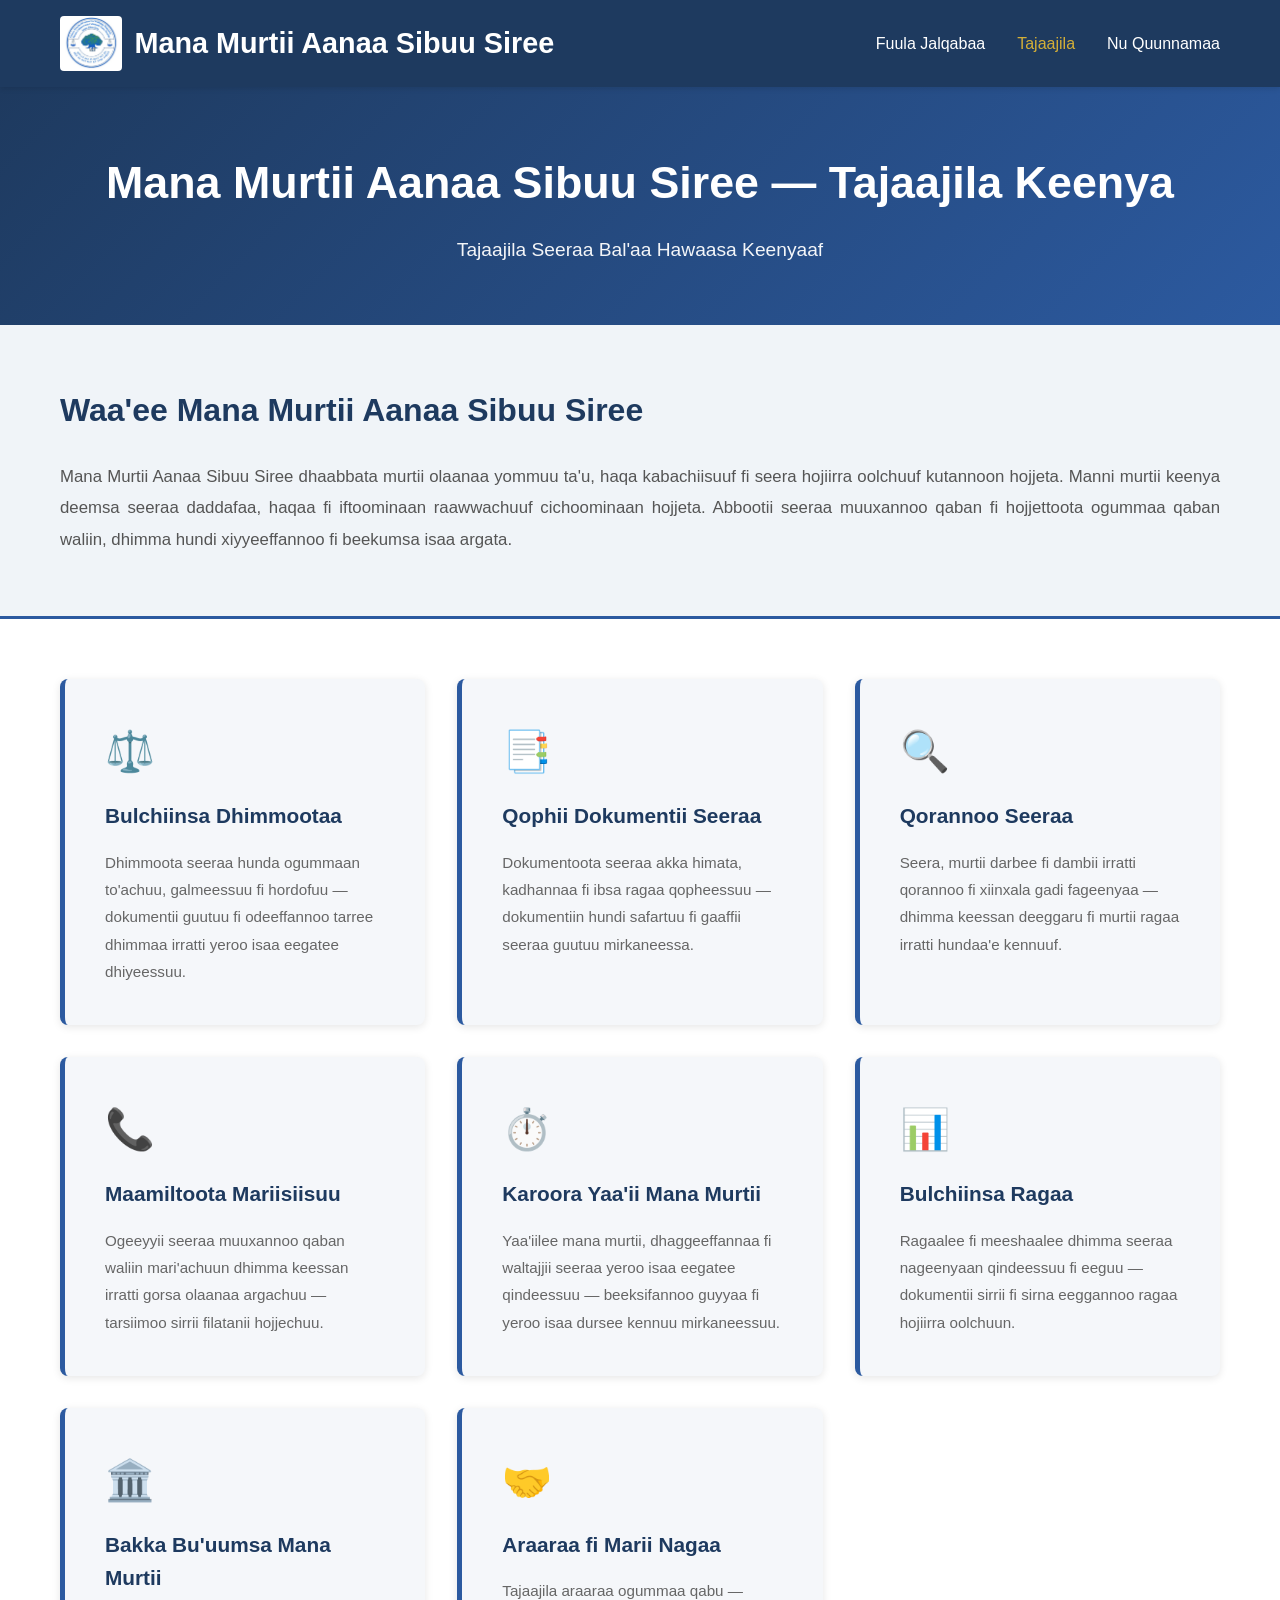
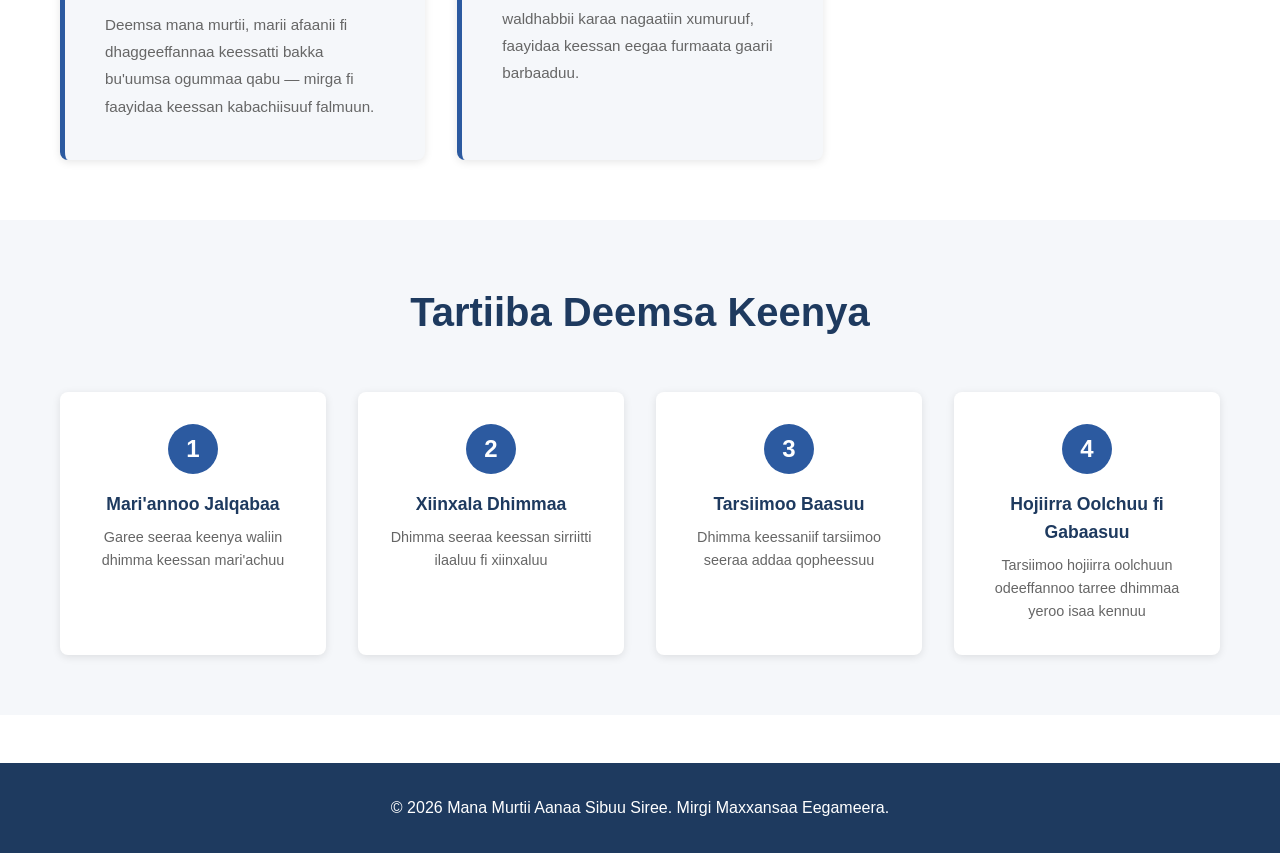
==== services.html @ a1a85252 "well come to sibuu siree court" ====
<!DOCTYPE html>
<html lang="om">
<head>
    <meta charset="UTF-8">
    <meta name="viewport" content="width=device-width, initial-scale=1.0">
    <title>Tajaajila Keenya - Mana Murtii Aanaa Sibuu Siree</title>
    <link rel="stylesheet" href="styles.css">
</head>
<body>
    <!-- Navigation -->
    <nav class="navbar">
        <div class="nav-container">
            <div class="logo">
                <img src="Logoo ol iyyaanoo.jpg" alt="Mana Murtii Aanaa Sibuu Siree Logo" class="logo-img">
                <h1>Mana Murtii Aanaa Sibuu Siree</h1>
            </div>
            <ul class="nav-menu">
                <li><a href="index.html">Fuula Jalqabaa</a></li>
                <li><a href="services.html" class="active">Tajaajila</a></li>
                <li><a href="index.html#contact">Nu Quunnamaa</a></li>
            </ul>
        </div>
    </nav>

    <!-- Page Header -->
    <section class="page-header">
        <div class="container">
            <h1>Mana Murtii Aanaa Sibuu Siree — Tajaajila Keenya</h1>
            <p>Tajaajila Seeraa Bal'aa Hawaasa Keenyaaf</p>
        </div>
    </section>

    <!-- Court Introduction -->
    <section class="court-intro">
        <div class="container">
            <h2>Waa'ee Mana Murtii Aanaa Sibuu Siree</h2>
            <p>Mana Murtii Aanaa Sibuu Siree dhaabbata murtii olaanaa yommuu ta'u, haqa kabachiisuuf fi seera hojiirra oolchuuf kutannoon hojjeta. Manni murtii keenya deemsa seeraa daddafaa, haqaa fi iftoominaan raawwachuuf cichoominaan hojjeta. Abbootii seeraa muuxannoo qaban fi hojjettoota ogummaa qaban waliin, dhimma hundi xiyyeeffannoo fi beekumsa isaa argata.</p>
        </div>
    </section>

    <!-- Services Section -->
    <section class="services-section">
        <div class="container">
            <div class="services-grid">

                <!-- Service 1 -->
                <div class="service-card">
                    <div class="service-icon">⚖️</div>
                    <h3>Bulchiinsa Dhimmootaa</h3>
                    <p>Dhimmoota seeraa hunda ogummaan to'achuu, galmeessuu fi hordofuu — dokumentii guutuu fi odeeffannoo tarree dhimmaa irratti yeroo isaa eegatee dhiyeessuu.</p>
                </div>

                <!-- Service 2 -->
                <div class="service-card">
                    <div class="service-icon">📑</div>
                    <h3>Qophii Dokumentii Seeraa</h3>
                    <p>Dokumentoota seeraa akka himata, kadhannaa fi ibsa ragaa qopheessuu — dokumentiin hundi safartuu fi gaaffii seeraa guutuu mirkaneessa.</p>
                </div>

                <!-- Service 3 -->
                <div class="service-card">
                    <div class="service-icon">🔍</div>
                    <h3>Qorannoo Seeraa</h3>
                    <p>Seera, murtii darbee fi dambii irratti qorannoo fi xiinxala gadi fageenyaa — dhimma keessan deeggaru fi murtii ragaa irratti hundaa'e kennuuf.</p>
                </div>

                <!-- Service 4 -->
                <div class="service-card">
                    <div class="service-icon">📞</div>
                    <h3>Maamiltoota Mariisiisuu</h3>
                    <p>Ogeeyyii seeraa muuxannoo qaban waliin mari'achuun dhimma keessan irratti gorsa olaanaa argachuu — tarsiimoo sirrii filatanii hojjechuu.</p>
                </div>

                <!-- Service 5 -->
                <div class="service-card">
                    <div class="service-icon">⏱️</div>
                    <h3>Karoora Yaa'ii Mana Murtii</h3>
                    <p>Yaa'iilee mana murtii, dhaggeeffannaa fi waltajjii seeraa yeroo isaa eegatee qindeessuu — beeksifannoo guyyaa fi yeroo isaa dursee kennuu mirkaneessuu.</p>
                </div>

                <!-- Service 6 -->
                <div class="service-card">
                    <div class="service-icon">📊</div>
                    <h3>Bulchiinsa Ragaa</h3>
                    <p>Ragaalee fi meeshaalee dhimma seeraa nageenyaan qindeessuu fi eeguu — dokumentii sirrii fi sirna eeggannoo ragaa hojiirra oolchuun.</p>
                </div>

                <!-- Service 7 -->
                <div class="service-card">
                    <div class="service-icon">🏛️</div>
                    <h3>Bakka Bu'uumsa Mana Murtii</h3>
                    <p>Deemsa mana murtii, marii afaanii fi dhaggeeffannaa keessatti bakka bu'uumsa ogummaa qabu — mirga fi faayidaa keessan kabachiisuuf falmuun.</p>
                </div>

                <!-- Service 8 -->
                <div class="service-card">
                    <div class="service-icon">🤝</div>
                    <h3>Araaraa fi Marii Nagaa</h3>
                    <p>Tajaajila araaraa ogummaa qabu — waldhabbii karaa nagaatiin xumuruuf, faayidaa keessan eegaa furmaata gaarii barbaaduu.</p>
                </div>

            </div>
        </div>
    </section>

    <!-- Process Section -->
    <section class="process-section">
        <div class="container">
            <h2>Tartiiba Deemsa Keenya</h2>
            <div class="process-steps">
                <div class="step">
                    <div class="step-number">1</div>
                    <h4>Mari'annoo Jalqabaa</h4>
                    <p>Garee seeraa keenya waliin dhimma keessan mari'achuu</p>
                </div>
                <div class="step">
                    <div class="step-number">2</div>
                    <h4>Xiinxala Dhimmaa</h4>
                    <p>Dhimma seeraa keessan sirriitti ilaaluu fi xiinxaluu</p>
                </div>
                <div class="step">
                    <div class="step-number">3</div>
                    <h4>Tarsiimoo Baasuu</h4>
                    <p>Dhimma keessaniif tarsiimoo seeraa addaa qopheessuu</p>
                </div>
                <div class="step">
                    <div class="step-number">4</div>
                    <h4>Hojiirra Oolchuu fi Gabaasuu</h4>
                    <p>Tarsiimoo hojiirra oolchuun odeeffannoo tarree dhimmaa yeroo isaa kennuu</p>
                </div>
            </div>
        </div>
    </section>

    <!-- Footer -->
    <footer class="footer">
        <div class="container">
            <p>&copy; 2026 Mana Murtii Aanaa Sibuu Siree. Mirgi Maxxansaa Eegameera.</p>
        </div>
    </footer>
</body>
</html>
---- styles.css ----
/* Global Styles */
* {
    margin: 0;
    padding: 0;
    box-sizing: border-box;
}

:root {
    --primary-color: #1e3a5f;
    --secondary-color: #2c5aa0;
    --accent-color: #d4af37;
    --text-color: #333;
    --light-bg: #f5f7fa;
    --white: #ffffff;
    --border-color: #ddd;
}

body {
    font-family: 'Segoe UI', Tahoma, Geneva, Verdana, sans-serif;
    line-height: 1.6;
    color: var(--text-color);
    background-color: var(--white);
}

.container {
    max-width: 1200px;
    margin: 0 auto;
    padding: 0 20px;
}

/* Mission & Vision Section */
.mission-vision {
    padding: 60px 20px;
    background-color: var(--light-bg);
}

.mission-vision h2 {
    text-align: center;
    font-size: 2.5rem;
    margin-bottom: 3rem;
    color: var(--primary-color);
}

.mv-grid {
    display: grid;
    grid-template-columns: repeat(auto-fit, minmax(280px, 1fr));
    gap: 2rem;
}

.mv-card {
    background: var(--white);
    border-radius: 10px;
    padding: 2.5rem;
    text-align: center;
    box-shadow: 0 4px 15px rgba(0,0,0,0.08);
    transition: transform 0.3s ease;
}

.mv-card:hover {
    transform: translateY(-6px);
}

.mv-card.mission {
    border-top: 5px solid var(--secondary-color);
}

.mv-card.vision {
    border-top: 5px solid var(--accent-color);
}

.mv-icon {
    font-size: 3rem;
    margin-bottom: 1rem;
}

.mv-card h3 {
    color: var(--primary-color);
    font-size: 1.5rem;
    margin-bottom: 1rem;
}

.mv-card p {
    color: #555;
    line-height: 1.9;
    font-size: 1rem;
}

/* Marquee Band */
.marquee-wrap {
    background: linear-gradient(90deg, var(--accent-color), #f0c53c, var(--accent-color));
    overflow: hidden;
    padding: 0.55rem 0;
    white-space: nowrap;
    border-bottom: 2px solid var(--primary-color);
}

.marquee-track {
    display: inline-flex;
    animation: marquee-move 30s linear infinite;
}

.marquee-track:hover {
    animation-play-state: paused;
}

.marquee-track span {
    color: var(--primary-color);
    font-weight: 700;
    font-size: 1rem;
    padding: 0 3rem;
    border-right: 2px solid var(--primary-color);
}

@keyframes marquee-move {
    0%   { transform: translateX(0); }
    100% { transform: translateX(-50%); }
}

/* Ticker / Marquee */
.ticker-wrap {
    display: flex;
    align-items: center;
    background-color: var(--primary-color);
    border-top: 3px solid var(--accent-color);
    border-bottom: 3px solid var(--accent-color);
    overflow: hidden;
    white-space: nowrap;
    padding: 0;
}

.ticker-label {
    background-color: var(--accent-color);
    color: var(--primary-color);
    font-weight: 700;
    font-size: 0.95rem;
    padding: 0.7rem 1.2rem;
    white-space: nowrap;
    flex-shrink: 0;
    z-index: 1;
}

.ticker-content {
    overflow: hidden;
    flex: 1;
}

.ticker-items {
    display: inline-flex;
    gap: 0;
    animation: ticker-scroll 40s linear infinite;
}

.ticker-items:hover {
    animation-play-state: paused;
}

.ticker-items span {
    color: var(--white);
    font-size: 0.95rem;
    font-weight: 500;
    padding: 0.7rem 2rem;
    border-right: 1px solid rgba(255,255,255,0.2);
    display: inline-block;
}

.ticker-items span:hover {
    color: var(--accent-color);
}

@keyframes ticker-scroll {
    0%   { transform: translateX(0); }
    100% { transform: translateX(-50%); }
}

/* Navigation */
.navbar {
    background-color: var(--primary-color);
    color: var(--white);
    padding: 1rem 0;
    position: sticky;
    top: 0;
    z-index: 100;
    box-shadow: 0 2px 5px rgba(0,0,0,0.1);
}

.nav-container {
    max-width: 1200px;
    margin: 0 auto;
    padding: 0 20px;
    display: flex;
    justify-content: space-between;
    align-items: center;
}

.logo {
    display: flex;
    align-items: center;
    gap: 0.75rem;
}

.logo-img {
    height: 55px;
    width: auto;
    border-radius: 4px;
    object-fit: contain;
}

.logo h1 {
    font-size: 1.8rem;
    font-weight: 700;
}

.nav-menu {
    display: flex;
    list-style: none;
    gap: 2rem;
}

.nav-menu a {
    color: var(--white);
    text-decoration: none;
    font-weight: 500;
    transition: color 0.3s ease;
}

.nav-menu a:hover,
.nav-menu a.active {
    color: var(--accent-color);
}

/* Hero Section */
.hero {
    background: linear-gradient(135deg, var(--primary-color) 0%, var(--secondary-color) 100%);
    color: var(--white);
    padding: 100px 20px;
    text-align: center;
}

.hero-content h1 {
    font-size: 3rem;
    margin-bottom: 1rem;
}

.hero-content p {
    font-size: 1.3rem;
    margin-bottom: 2rem;
    opacity: 0.95;
}

/* Buttons */
.btn {
    display: inline-block;
    padding: 12px 30px;
    text-decoration: none;
    border-radius: 5px;
    font-weight: 600;
    transition: all 0.3s ease;
    cursor: pointer;
    border: none;
}

.btn-primary {
    background-color: var(--accent-color);
    color: var(--primary-color);
}

.btn-primary:hover {
    background-color: #f0c53c;
    transform: translateY(-2px);
}

/* Features Section */
.features {
    padding: 60px 20px;
    background-color: var(--light-bg);
}

.features h2 {
    text-align: center;
    font-size: 2.5rem;
    margin-bottom: 0.8rem;
    color: var(--primary-color);
}

.features-sub {
    text-align: center;
    color: var(--secondary-color);
    font-size: 1.1rem;
    font-weight: 600;
    margin-bottom: 3rem;
}

.features-grid {
    display: grid;
    grid-template-columns: repeat(auto-fit, minmax(250px, 1fr));
    gap: 2rem;
}

.feature-card {
    background: var(--white);
    padding: 2rem;
    border-radius: 8px;
    text-align: center;
    box-shadow: 0 2px 10px rgba(0,0,0,0.1);
    transition: transform 0.3s ease;
}

.feature-card:hover {
    transform: translateY(-10px);
}

.feature-card .icon {
    font-size: 3rem;
    margin-bottom: 1rem;
}

.feature-card h3 {
    color: var(--primary-color);
    margin-bottom: 1rem;
    font-size: 1.3rem;
}

.feature-card p {
    color: #666;
    line-height: 1.8;
}

/* About Section */
.about {
    padding: 60px 20px;
    background-color: var(--white);
}

.about .container {
    max-width: 800px;
}

.about-inner {
    display: flex;
    align-items: center;
    gap: 2.5rem;
    flex-wrap: wrap;
}

.president-block {
    display: flex;
    flex-direction: column;
    align-items: center;
    text-align: center;
    flex-shrink: 0;
}

/* Animated president photo */
.animate-photo {
    animation: photo-float 3s ease-in-out infinite, photo-glow 3s ease-in-out infinite;
    transform-origin: center;
}

.animate-photo:hover {
    animation-play-state: paused;
    transform: scale(1.05);
    transition: transform 0.3s ease;
}

@keyframes photo-float {
    0%   { transform: translateY(0px); }
    50%  { transform: translateY(-12px); }
    100% { transform: translateY(0px); }
}

@keyframes photo-glow {
    0%   { box-shadow: 0 4px 15px rgba(30, 58, 95, 0.3); }
    50%  { box-shadow: 0 8px 30px rgba(44, 90, 160, 0.6), 0 0 20px rgba(212, 175, 55, 0.4); }
    100% { box-shadow: 0 4px 15px rgba(30, 58, 95, 0.3); }
}

.president-name {
    margin-top: 0.8rem;
    background: var(--primary-color);
    color: var(--white);
    padding: 0.6rem 1.2rem;
    border-radius: 6px;
    max-width: 280px;
}

.president-name h3 {
    font-size: 1rem;
    font-weight: 700;
    margin-bottom: 0.2rem;
}

.president-role {
    font-size: 0.85rem;
    color: var(--accent-color);
    font-weight: 600;
}

.about-photo {
    width: 280px;
    height: auto;
    border-radius: 8px;
    object-fit: cover;
    box-shadow: 0 4px 15px rgba(0,0,0,0.15);
    flex-shrink: 0;
}

.about-text {
    flex: 1;
    min-width: 200px;
}

.about-admin {
    display: flex;
    align-items: center;
    gap: 1rem;
    margin-top: 1.5rem;
    background: var(--light-bg);
    padding: 1rem 1.5rem;
    border-radius: 8px;
    border-left: 4px solid var(--secondary-color);
}

.admin-photo {
    width: 70px;
    height: 70px;
    object-fit: cover;
    border-radius: 50%;
    border: 3px solid var(--secondary-color);
    flex-shrink: 0;
}

.admin-info h3 {
    color: var(--primary-color);
    font-size: 1rem;
    margin-bottom: 0.2rem;
}

.admin-role {
    color: var(--secondary-color);
    font-weight: 600;
    font-size: 0.9rem;
}

.about h2 {
    text-align: center;
    font-size: 2.5rem;
    margin-bottom: 2rem;
    color: var(--primary-color);
}

.about p {
    font-size: 1.1rem;
    margin-bottom: 1.5rem;
    line-height: 1.8;
    color: #555;
    text-align: justify;
}

/* Contact Section */
.contact {
    padding: 60px 20px;
    background-color: var(--light-bg);
}

.contact h2 {
    text-align: center;
    font-size: 2.5rem;
    margin-bottom: 3rem;
    color: var(--primary-color);
}

.contact-info {
    display: grid;
    grid-template-columns: repeat(auto-fit, minmax(200px, 1fr));
    gap: 2rem;
    text-align: center;
}

.info-item h4 {
    color: var(--primary-color);
    margin-bottom: 1rem;
    font-size: 1.1rem;
}

.info-item p {
    color: #666;
    line-height: 1.8;
}

.info-item a {
    color: var(--secondary-color);
    text-decoration: none;
    font-weight: 500;
    word-break: break-all;
}

.info-item a:hover {
    color: var(--accent-color);
    text-decoration: underline;
}

/* Page Header */
.page-header {
    background: linear-gradient(135deg, var(--primary-color) 0%, var(--secondary-color) 100%);
    color: var(--white);
    padding: 60px 20px;
    text-align: center;
}

.page-header h1 {
    font-size: 2.8rem;
    margin-bottom: 1rem;
}

.page-header p {
    font-size: 1.2rem;
    opacity: 0.95;
}

/* Services Section */
.services-section {
    padding: 60px 20px;
    background-color: var(--white);
}

.services-grid {
    display: grid;
    grid-template-columns: repeat(auto-fit, minmax(300px, 1fr));
    gap: 2rem;
}

.service-card {
    background: var(--light-bg);
    padding: 2.5rem;
    border-radius: 8px;
    border-left: 5px solid var(--secondary-color);
    transition: all 0.3s ease;
    box-shadow: 0 2px 8px rgba(0,0,0,0.1);
}

.service-card:hover {
    transform: translateY(-5px);
    box-shadow: 0 5px 15px rgba(0,0,0,0.15);
    background-color: var(--white);
}

.service-icon {
    font-size: 2.5rem;
    margin-bottom: 1rem;
}

.service-card h3 {
    color: var(--primary-color);
    margin-bottom: 1rem;
    font-size: 1.3rem;
}

.service-card p {
    color: #666;
    line-height: 1.8;
    font-size: 0.95rem;
}

/* Process Section */
.process-section {
    padding: 60px 20px;
    background-color: var(--light-bg);
}

.process-section h2 {
    text-align: center;
    font-size: 2.5rem;
    margin-bottom: 3rem;
    color: var(--primary-color);
}

.process-steps {
    display: grid;
    grid-template-columns: repeat(auto-fit, minmax(200px, 1fr));
    gap: 2rem;
}

.step {
    text-align: center;
    padding: 2rem;
    background: var(--white);
    border-radius: 8px;
    box-shadow: 0 2px 8px rgba(0,0,0,0.1);
}

.step-number {
    display: inline-block;
    width: 50px;
    height: 50px;
    background-color: var(--secondary-color);
    color: var(--white);
    border-radius: 50%;
    line-height: 50px;
    font-size: 1.5rem;
    font-weight: bold;
    margin-bottom: 1rem;
}

.step h4 {
    color: var(--primary-color);
    margin-bottom: 0.5rem;
    font-size: 1.1rem;
}

.step p {
    color: #666;
    font-size: 0.9rem;
}

/* Team Slider */
.team {
    padding: 60px 20px;
    background-color: var(--light-bg);
    overflow: hidden;
}

.team h2 {
    text-align: center;
    font-size: 2.5rem;
    margin-bottom: 2rem;
    color: var(--primary-color);
}

.team-slider-wrap {
    position: relative;
    overflow: hidden;
    border-radius: 12px;
    max-width: 900px;
    margin: 0 auto;
}

.team-slider {
    display: flex;
    transition: transform 1.2s cubic-bezier(0.77, 0, 0.175, 1);
}

.team-slide {
    min-width: 100%;
    display: flex;
    align-items: center;
    gap: 2rem;
    background: var(--white);
    padding: 2.5rem;
    border-radius: 12px;
    box-shadow: 0 4px 20px rgba(0,0,0,0.1);
    flex-wrap: wrap;
}

.team-slide .team-photo {
    width: 180px;
    height: 180px;
    object-fit: cover;
    border-radius: 50%;
    border: 4px solid var(--secondary-color);
    flex-shrink: 0;
    animation: photo-float 3s ease-in-out infinite;
}

.team-slide-info {
    flex: 1;
    min-width: 200px;
}

.team-slide-info h3 {
    color: var(--primary-color);
    font-size: 1.4rem;
    margin-bottom: 0.3rem;
}

.slider-btn {
    position: absolute;
    top: 50%;
    transform: translateY(-50%);
    background: var(--primary-color);
    color: var(--white);
    border: none;
    border-radius: 50%;
    width: 44px;
    height: 44px;
    font-size: 1.3rem;
    cursor: pointer;
    z-index: 10;
    transition: background 0.3s ease, transform 0.2s ease;
    display: flex;
    align-items: center;
    justify-content: center;
}

.slider-btn:hover {
    background: var(--accent-color);
    color: var(--primary-color);
    transform: translateY(-50%) scale(1.1);
}

.prev-btn { left: 8px; }
.next-btn { right: 8px; }

.slider-dots {
    text-align: center;
    margin-top: 1rem;
    display: flex;
    justify-content: center;
    gap: 0.5rem;
}

.dot {
    width: 12px;
    height: 12px;
    border-radius: 50%;
    background: var(--border-color);
    cursor: pointer;
    transition: background 0.3s ease, transform 0.3s ease;
    display: inline-block;
}

.dot.active {
    background: var(--secondary-color);
    transform: scale(1.3);
}

/* Work Process Section */
.work-process {
    padding: 60px 20px;
    background-color: var(--light-bg);
}

.work-process h2 {
    text-align: center;
    font-size: 2.5rem;
    margin-bottom: 0.8rem;
    color: var(--primary-color);
}

.wp-sub {
    text-align: center;
    color: var(--secondary-color);
    font-size: 1.05rem;
    font-weight: 600;
    margin-bottom: 3rem;
}

.wp-grid {
    display: grid;
    grid-template-columns: repeat(auto-fit, minmax(320px, 1fr));
    gap: 2.5rem;
}

.wp-section {
    background: var(--white);
    border-radius: 12px;
    overflow: hidden;
    box-shadow: 0 4px 15px rgba(0,0,0,0.1);
}

.wp-header {
    padding: 1.8rem;
    text-align: center;
    color: var(--white);
}

.wp-header.mudama {
    background: linear-gradient(135deg, var(--primary-color), var(--secondary-color));
}

.wp-header.sivil {
    background: linear-gradient(135deg, #2e7d32, #43a047);
}

.wp-icon {
    font-size: 2.5rem;
    display: block;
    margin-bottom: 0.5rem;
}

.wp-header h3 {
    font-size: 1.4rem;
    margin-bottom: 0.3rem;
}

.wp-tagline {
    font-size: 0.9rem;
    opacity: 0.85;
}

.wp-steps {
    padding: 1.5rem;
    display: flex;
    flex-direction: column;
    gap: 1rem;
}

.wp-step {
    display: flex;
    align-items: flex-start;
    gap: 1rem;
    padding: 0.8rem;
    border-radius: 8px;
    background: var(--light-bg);
    transition: transform 0.2s ease;
}

.wp-step:hover {
    transform: translateX(5px);
}

.wp-num {
    min-width: 36px;
    height: 36px;
    border-radius: 50%;
    background: var(--secondary-color);
    color: var(--white);
    font-weight: 700;
    font-size: 1rem;
    display: flex;
    align-items: center;
    justify-content: center;
    flex-shrink: 0;
}

.wp-header.sivil ~ .wp-steps .wp-num,
.wp-section:last-child .wp-num {
    background: #43a047;
}

.wp-info h4 {
    color: var(--primary-color);
    font-size: 0.95rem;
    margin-bottom: 0.2rem;
}

.wp-info p {
    color: #666;
    font-size: 0.88rem;
    line-height: 1.6;
}

/* Departments Section */
.departments {
    padding: 60px 20px;
    background-color: var(--white);
}

.departments h2 {
    text-align: center;
    font-size: 2.5rem;
    margin-bottom: 0.8rem;
    color: var(--primary-color);
}

.dept-sub {
    text-align: center;
    color: var(--secondary-color);
    font-size: 1.1rem;
    font-weight: 600;
    margin-bottom: 3rem;
}

.dept-grid {
    display: grid;
    grid-template-columns: repeat(auto-fit, minmax(260px, 1fr));
    gap: 2rem;
}

.dept-card {
    background: var(--light-bg);
    border-radius: 10px;
    padding: 2rem;
    border-top: 5px solid var(--secondary-color);
    box-shadow: 0 4px 12px rgba(0,0,0,0.08);
    transition: transform 0.3s ease, box-shadow 0.3s ease;
}

/* Dept card entrance animation */
.animate-dept {
    opacity: 0;
    transform: translateY(50px);
    transition: opacity 0.6s ease, transform 0.6s ease, box-shadow 0.3s ease;
}

.animate-dept.visible {
    opacity: 1;
    transform: translateY(0);
}

.animate-dept:hover {
    transform: translateY(-6px) scale(1.02);
    box-shadow: 0 12px 28px rgba(0,0,0,0.15);
    border-top-color: var(--accent-color);
}

.dept-icon {
    font-size: 2.8rem;
    margin-bottom: 1rem;
    text-align: center;
}

.dept-card h3 {
    color: var(--primary-color);
    font-size: 1.15rem;
    margin-bottom: 1rem;
    text-align: center;
    border-bottom: 2px solid var(--accent-color);
    padding-bottom: 0.5rem;
}

.dept-card ul {
    padding-left: 1.2rem;
    color: #555;
    font-size: 0.93rem;
    line-height: 2;
}

.dept-card ul li {
    margin-bottom: 0.2rem;
}

/* Team Section */
.team {
    padding: 60px 20px;
    background-color: var(--white);
}

.team h2 {
    text-align: center;
    font-size: 2.5rem;
    margin-bottom: 3rem;
    color: var(--primary-color);
}

.team-grid {
    display: flex;
    flex-wrap: wrap;
    justify-content: center;
    gap: 2rem;
}

.team-card {
    text-align: center;
    background: var(--light-bg);
    border-radius: 10px;
    padding: 2rem;
    width: 100%;
    max-width: 600px;
    box-shadow: 0 4px 12px rgba(0,0,0,0.1);
    transition: transform 0.3s ease;
}

.team-card:hover {
    transform: translateY(-6px);
}

.team-photo {
    width: 160px;
    height: 160px;
    object-fit: cover;
    border-radius: 50%;
    border: 4px solid var(--secondary-color);
    margin-bottom: 1rem;
}

.team-card h3 {
    color: var(--primary-color);
    font-size: 1.1rem;
    margin-bottom: 0.3rem;
}

.team-role {
    color: var(--secondary-color);
    font-weight: 600;
    font-size: 0.95rem;
    margin-bottom: 1rem;
}

.team-desc {
    text-align: left;
    margin-top: 1rem;
}

.team-desc p {
    color: #555;
    font-size: 0.95rem;
    line-height: 1.8;
    margin-bottom: 0.8rem;
}

.team-desc ul {
    padding-left: 1.2rem;
    color: #555;
    font-size: 0.93rem;
    line-height: 2;
}

.team-desc ul li {
    margin-bottom: 0.3rem;
}

/* Footer */
.footer {
    background-color: var(--primary-color);
    color: var(--white);
    text-align: center;
    padding: 2rem;
    margin-top: 3rem;
}

.footer-web {
    margin-top: 0.5rem;
    font-size: 1rem;
}

.footer-link {
    color: var(--accent-color);
    text-decoration: none;
    font-weight: 700;
    letter-spacing: 0.5px;
    transition: color 0.3s ease;
}

.footer-link:hover {
    color: #fff;
    text-decoration: underline;
}

.marquee-link {
    color: var(--primary-color);
    font-weight: 800;
    background: rgba(255,255,255,0.4);
    padding: 0.1rem 0.5rem;
    border-radius: 4px;
    text-decoration: none;
    margin-left: 0.5rem;
    transition: background 0.3s ease;
}

.marquee-link:hover {
    background: rgba(255,255,255,0.7);
}

/* Court Introduction Section */
.court-intro {
    padding: 60px 20px;
    background-color: #f0f4f8;
    border-bottom: 3px solid var(--secondary-color);
}

.court-intro h2 {
    color: var(--primary-color);
    font-size: 2rem;
    margin-bottom: 1.5rem;
}

.court-intro p {
    color: #555;
    font-size: 1.05rem;
    line-height: 1.9;
    text-align: justify;
}

/* Responsive Design */
@media (max-width: 768px) {
    .nav-menu {
        gap: 1rem;
        font-size: 0.9rem;
    }

    .hero-content h1 {
        font-size: 2rem;
    }

    .hero-content p {
        font-size: 1rem;
    }

    .features h2,
    .about h2,
    .contact h2,
    .page-header h1,
    .process-section h2 {
        font-size: 2rem;
    }

    .page-header h1 {
        font-size: 1.8rem;
    }

    .features-grid,
    .services-grid,
    .process-steps {
        grid-template-columns: 1fr;
    }

    .about-inner {
        flex-direction: column;
        align-items: center;
    }

    .about-photo {
        width: 100%;
        max-width: 340px;
    }

    .contact-info {
        grid-template-columns: 1fr;
    }
}

@media (max-width: 480px) {
    .nav-menu {
        flex-direction: column;
        gap: 0.5rem;
    }

    .logo h1 {
        font-size: 1.3rem;
    }

    .hero-content h1 {
        font-size: 1.5rem;
    }

    .hero-content p {
        font-size: 0.9rem;
    }

    .features h2,
    .about h2,
    .contact h2,
    .process-section h2 {
        font-size: 1.5rem;
    }
}
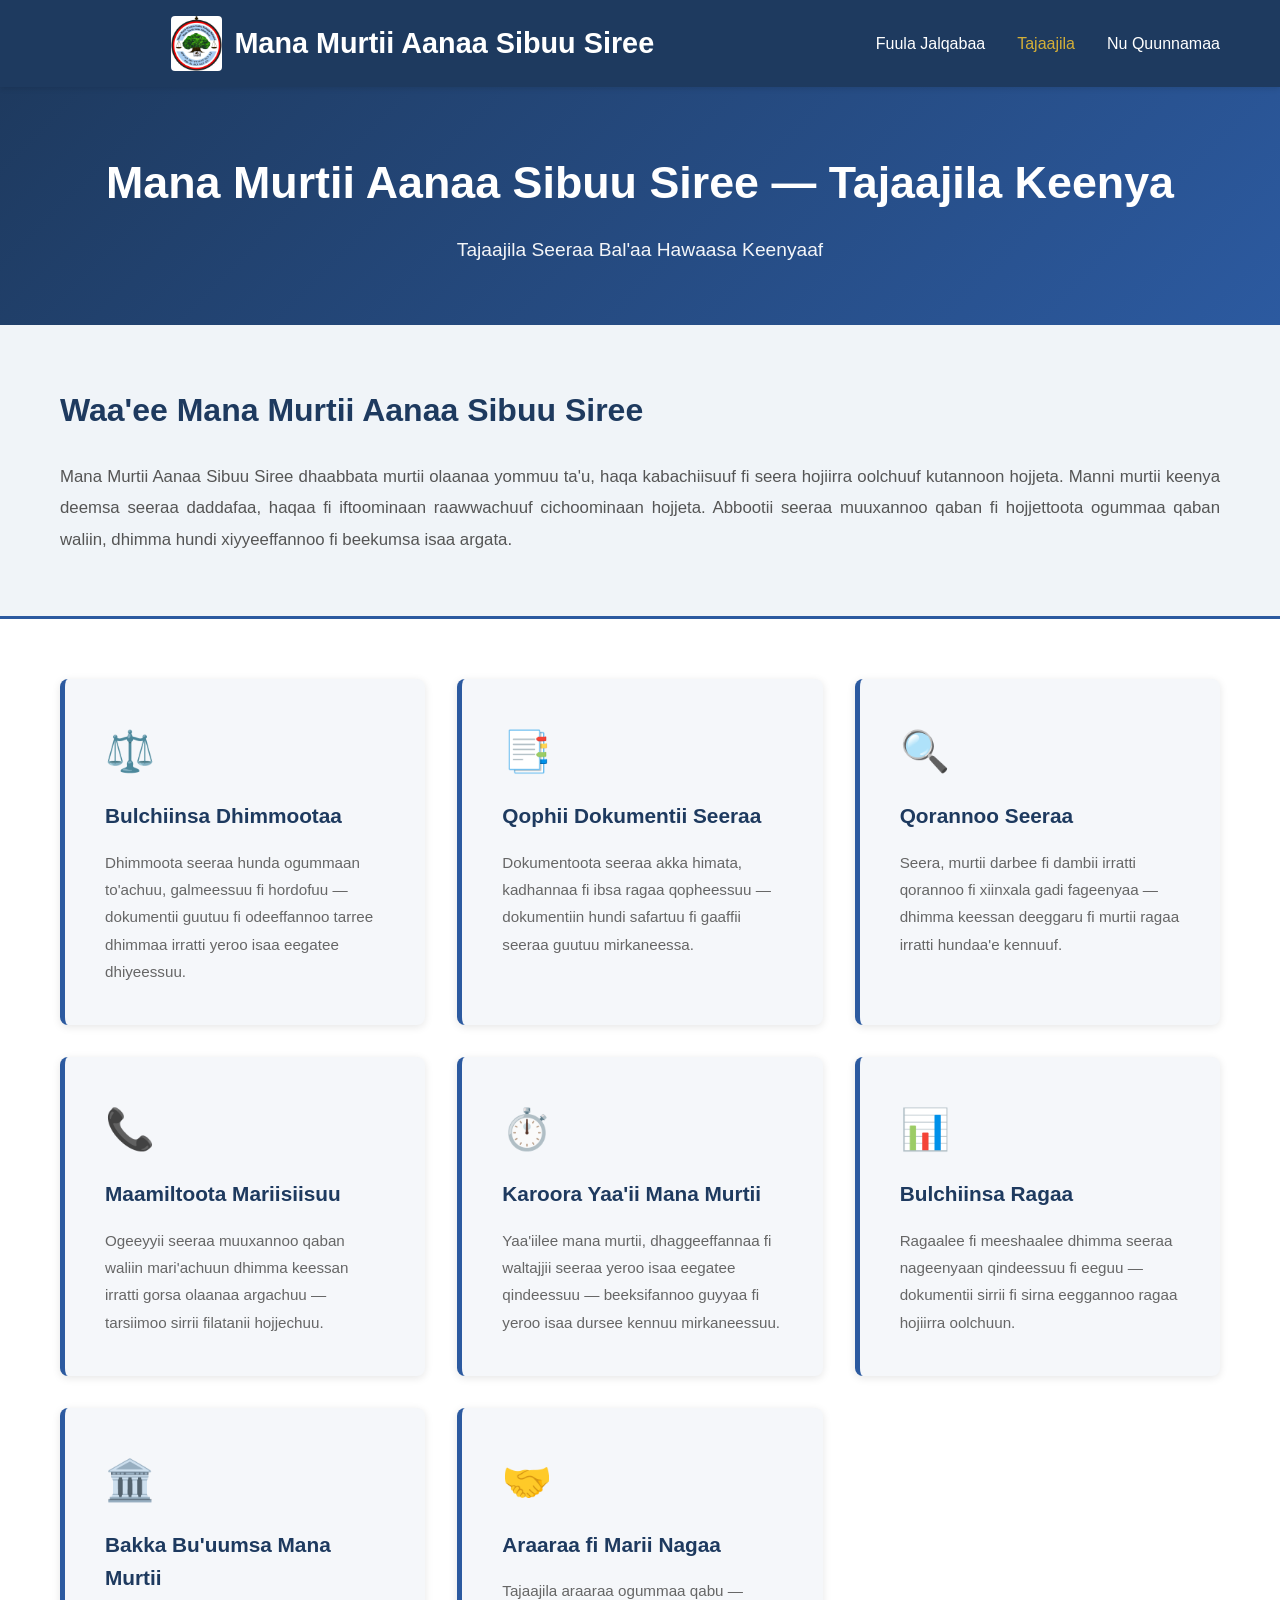
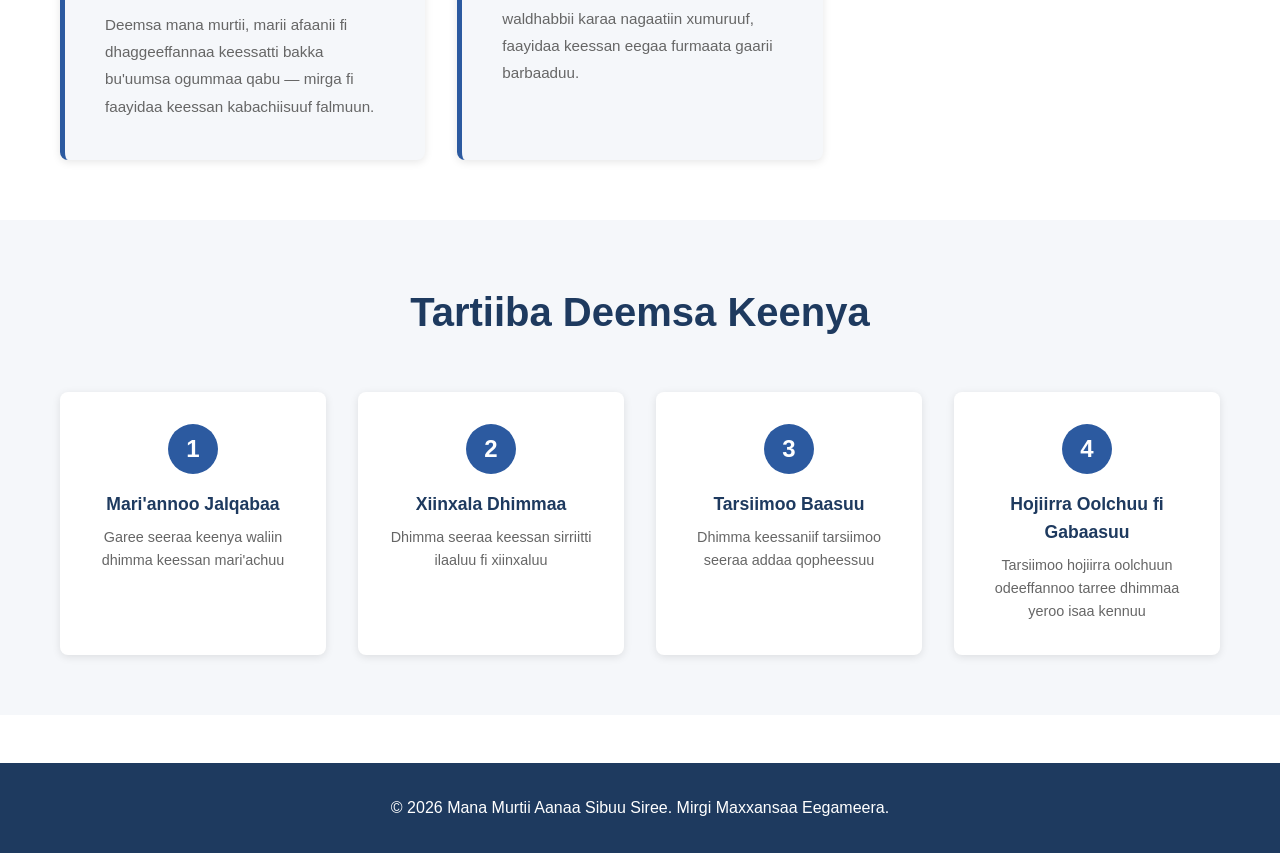
==== commit 12a2beff: "logo mmass" ====
--- a/services.html
+++ b/services.html
@@ -11,7 +11,7 @@
     <nav class="navbar">
         <div class="nav-container">
             <div class="logo">
-                <img src="Logoo ol iyyaanoo.jpg" alt="Mana Murtii Aanaa Sibuu Siree Logo" class="logo-img">
+                <img src="logo mmass.jpg" alt="Mana Murtii Aanaa Sibuu Siree Logo" class="logo-img">
                 <h1>Mana Murtii Aanaa Sibuu Siree</h1>
             </div>
             <ul class="nav-menu">
--- a/styles.css
+++ b/styles.css
@@ -188,7 +188,6 @@
     margin: 0 auto;
     padding: 0 20px;
     display: flex;
-    justify-content: space-between;
     align-items: center;
 }
 
@@ -196,13 +195,20 @@
     display: flex;
     align-items: center;
     gap: 0.75rem;
+    margin: 0 auto;
 }
 
 .logo-img {
+    display: block;
+    margin: 0 auto;
     height: 55px;
     width: auto;
     border-radius: 4px;
     object-fit: contain;
+}
+
+.nav-menu {
+    margin-left: auto;
 }
 
 .logo h1 {
@@ -1134,3 +1140,89 @@
         font-size: 1.5rem;
     }
 }
+
+/* Logo Center Section */
+.logo-center-section {
+    overflow: hidden;
+    padding: 30px 0;
+    background: linear-gradient(135deg, var(--light-bg) 0%, #e8eef5 100%);
+    border-top: 3px solid var(--accent-color);
+    border-bottom: 3px solid var(--accent-color);
+}
+
+.logo-slide-track {
+    width: 100%;
+    overflow: hidden;
+}
+
+.logo-center-img {
+    width: 220px;
+    max-width: 280px;
+    min-width: 120px;
+    height: auto;
+    display: block;
+    border-radius: 12px;
+    box-shadow: 0 8px 32px rgba(30, 58, 95, 0.18);
+}
+
+.logo-sliding {
+    animation: slideLeftRight 25s ease-in-out infinite;
+}
+
+@keyframes slideLeftRight {
+    0%   { transform: translateX(0); }
+    50%  { transform: translateX(calc(100vw - 280px)); }
+    100% { transform: translateX(0); }
+}
+
+/* Tab System for Addeemsa Hojii */
+.wp-tabs {
+    display: flex;
+    gap: 10px;
+    justify-content: center;
+    margin: 30px 0 20px;
+    flex-wrap: wrap;
+}
+
+.wp-tab-btn {
+    background: linear-gradient(135deg, var(--primary-color), var(--secondary-color));
+    color: white;
+    border: none;
+    padding: 15px 30px;
+    font-size: 1.1rem;
+    font-weight: 600;
+    border-radius: 8px;
+    cursor: pointer;
+    transition: all 0.3s ease;
+    box-shadow: 0 4px 15px rgba(30, 58, 95, 0.2);
+}
+
+.wp-tab-btn:hover {
+    transform: translateY(-3px);
+    box-shadow: 0 6px 20px rgba(30, 58, 95, 0.35);
+}
+
+.wp-tab-btn.active {
+    background: linear-gradient(135deg, var(--accent-color), #e5c550);
+    color: var(--primary-color);
+    box-shadow: 0 6px 25px rgba(212, 175, 55, 0.4);
+}
+
+.wp-tab-btn .wp-icon {
+    font-size: 1.3rem;
+    margin-right: 8px;
+}
+
+.wp-tab-content {
+    display: none;
+    animation: fadeIn 0.5s ease;
+}
+
+.wp-tab-content.active {
+    display: block;
+}
+
+@keyframes fadeIn {
+    from { opacity: 0; transform: translateY(10px); }
+    to { opacity: 1; transform: translateY(0); }
+}
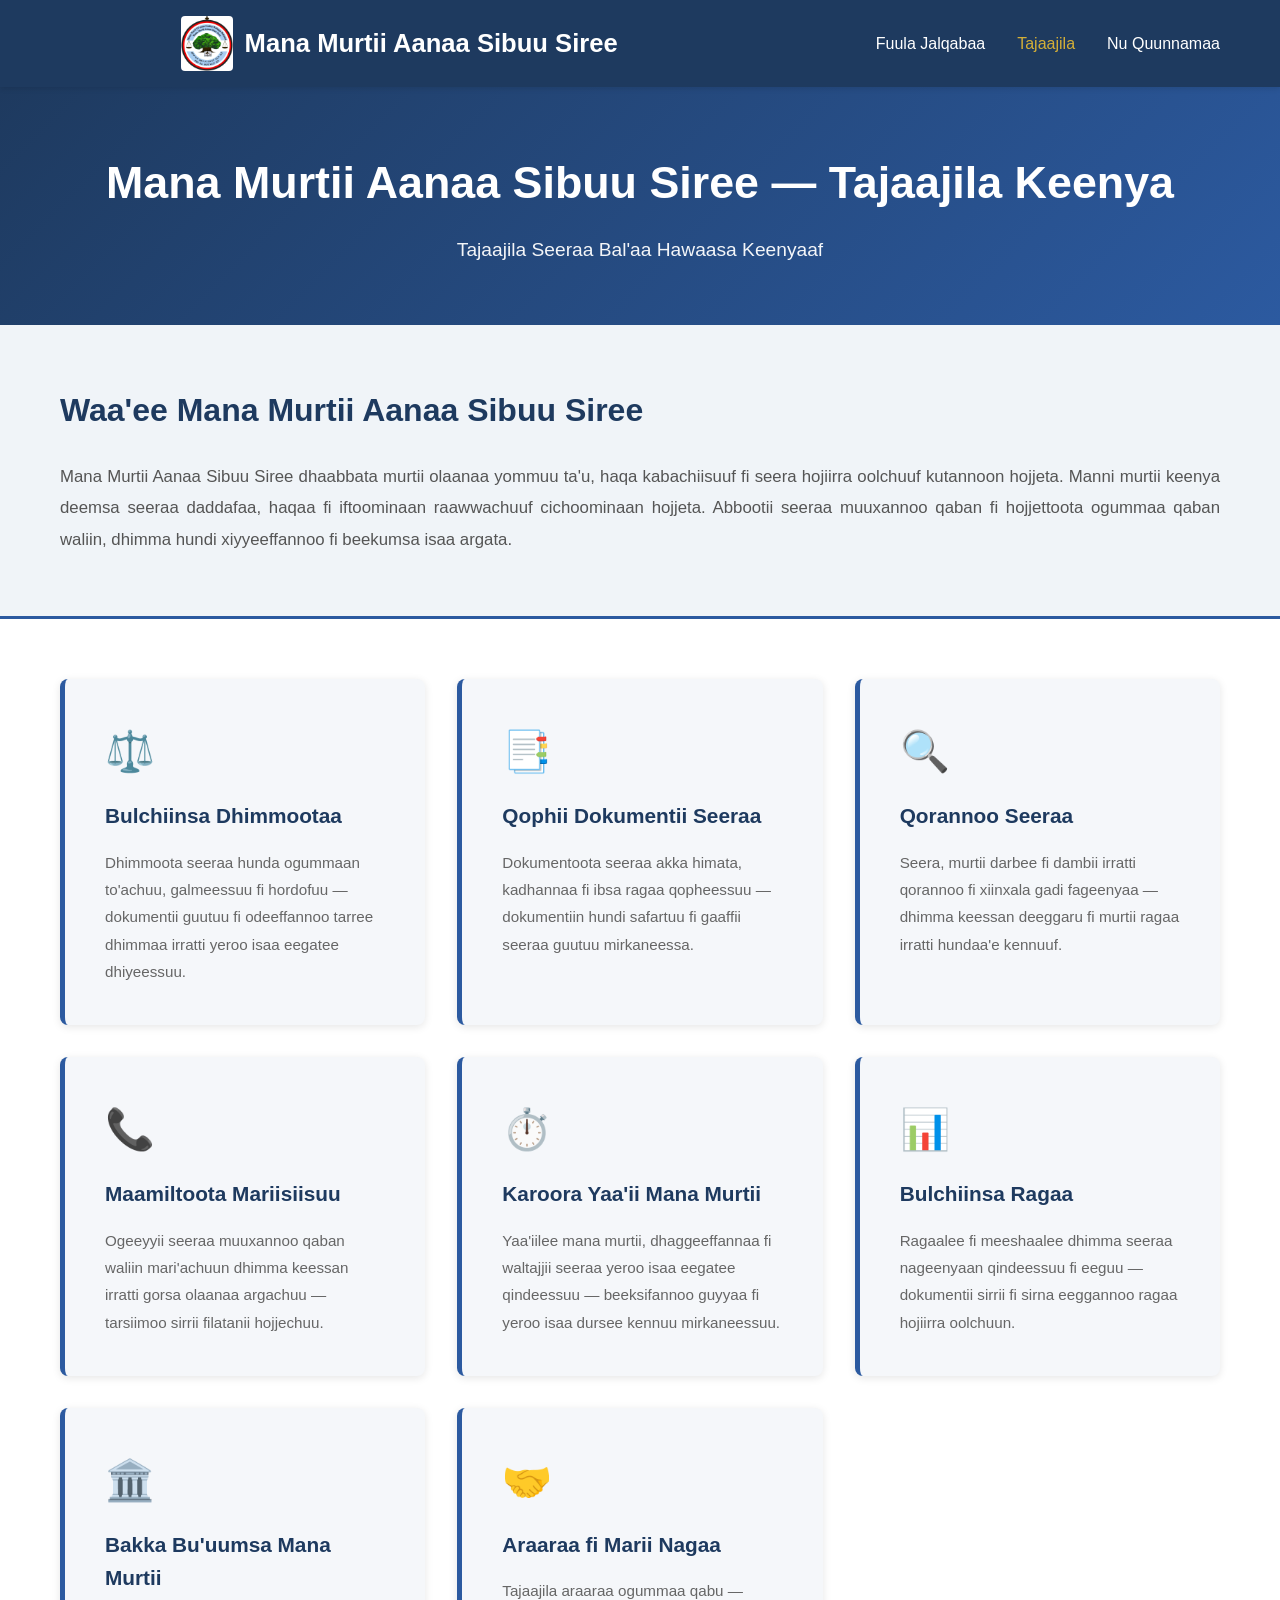
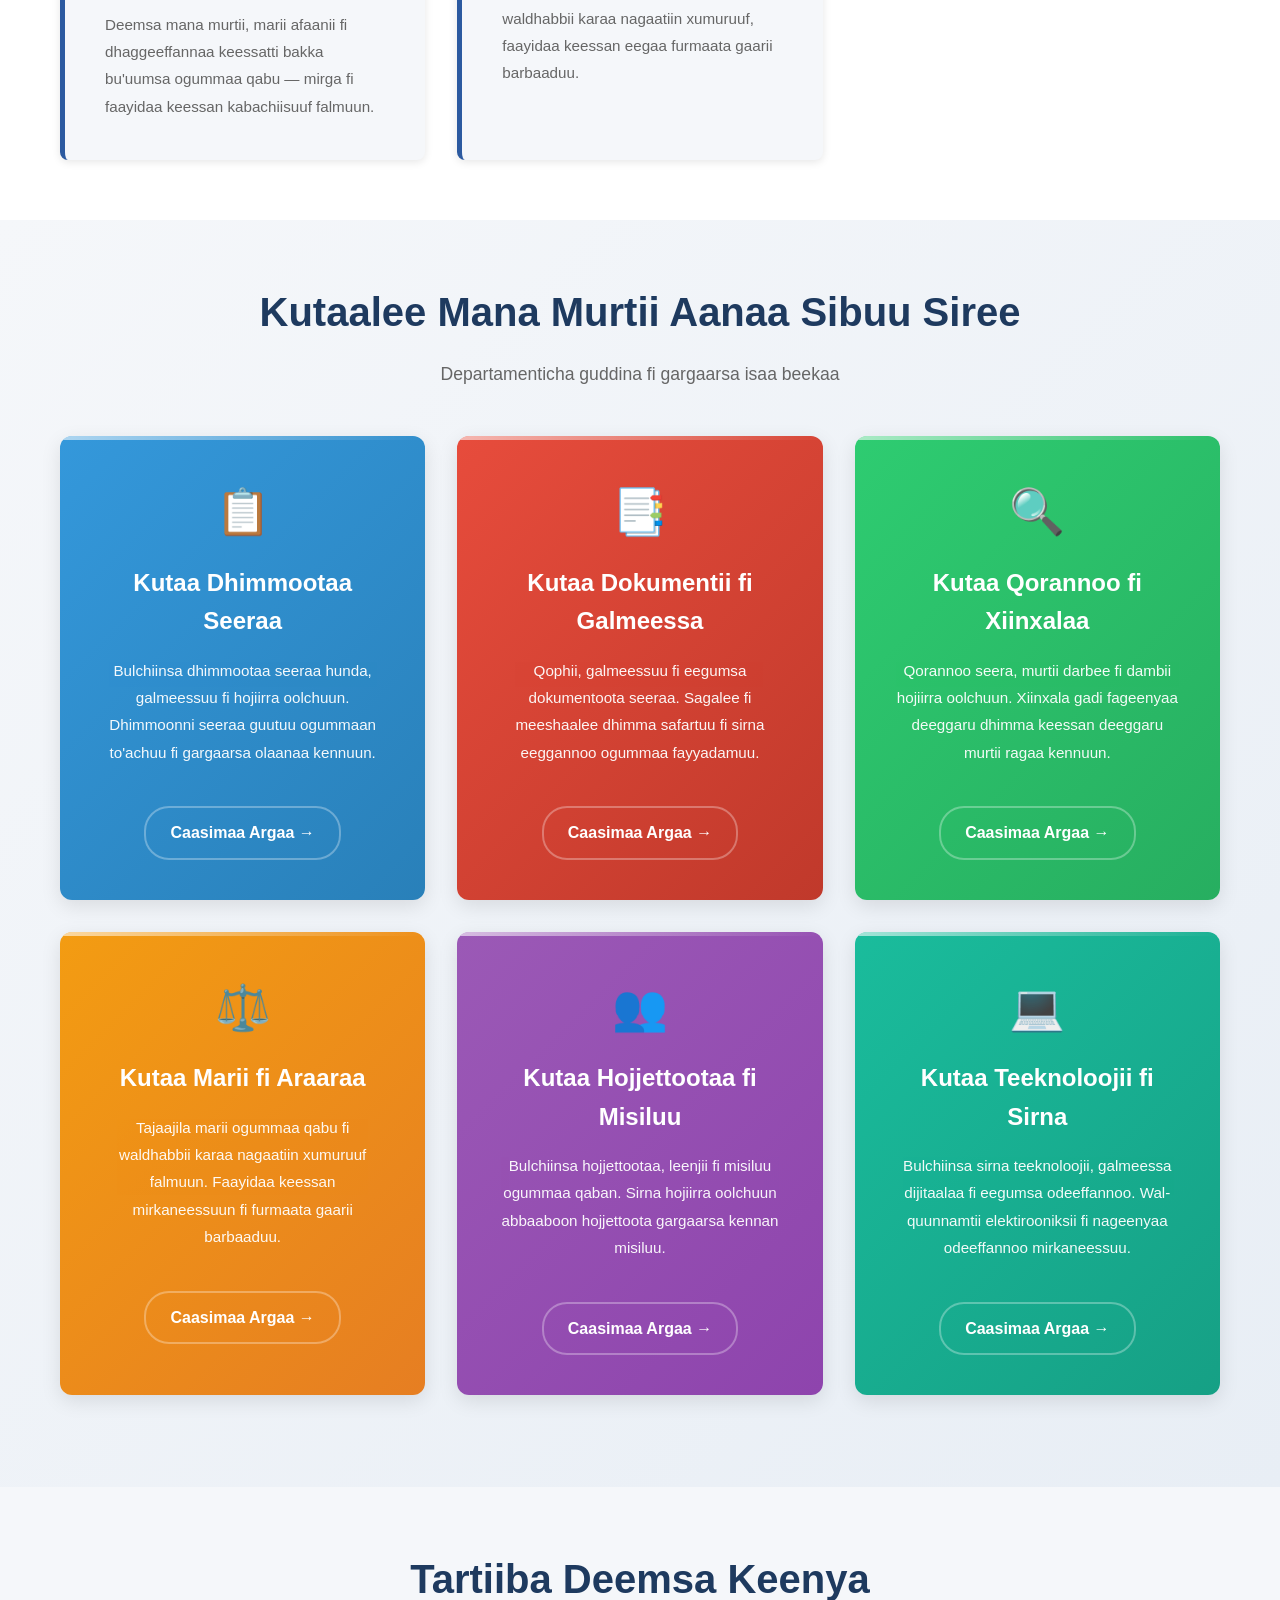
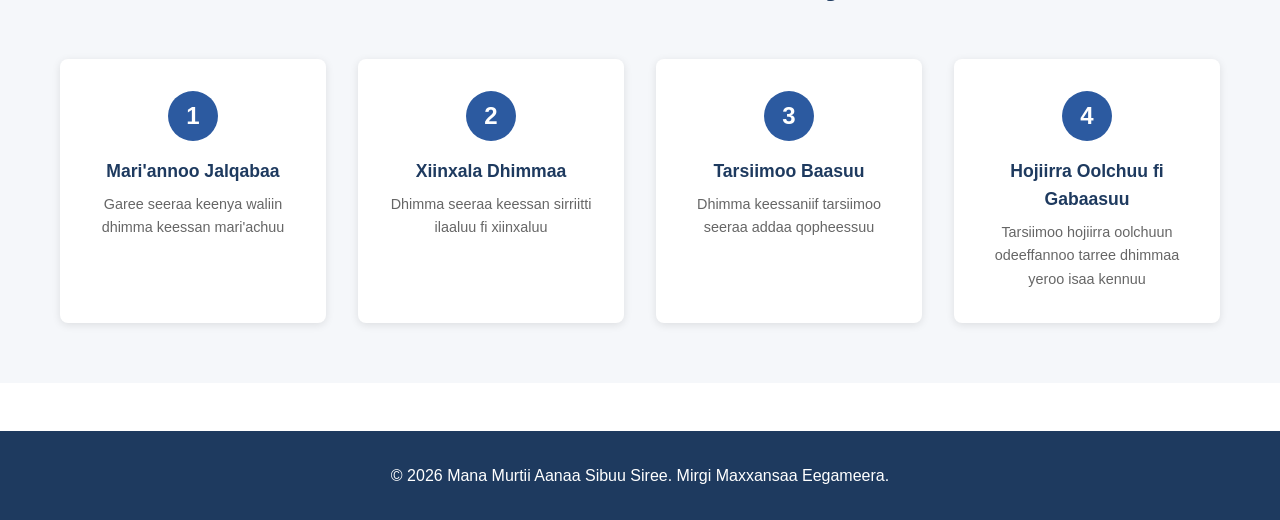
==== commit 97ba231c: "Ergaa Harraa" ====
--- a/services.html
+++ b/services.html
@@ -103,6 +103,65 @@
         </div>
     </section>
 
+    <!-- Departments Section -->
+    <section class="departments-section">
+        <div class="container">
+            <h2>Kutaalee Mana Murtii Aanaa Sibuu Siree</h2>
+            <p class="section-subtitle">Departamenticha guddina fi gargaarsa isaa beekaa</p>
+            
+            <div class="departments-grid">
+                <!-- Department 1 -->
+                <div class="department-card dept-color-1">
+                    <div class="dept-icon">📋</div>
+                    <h3>Kutaa Dhimmootaa Seeraa</h3>
+                    <p>Bulchiinsa dhimmootaa seeraa hunda, galmeessuu fi hojiirra oolchuun. Dhimmoonni seeraa guutuu ogummaan to'achuu fi gargaarsa olaanaa kennuun.</p>
+                    <a href="#" class="dept-link">Caasimaa Argaa →</a>
+                </div>
+
+                <!-- Department 2 -->
+                <div class="department-card dept-color-2">
+                    <div class="dept-icon">📑</div>
+                    <h3>Kutaa Dokumentii fi Galmeessa</h3>
+                    <p>Qophii, galmeessuu fi eegumsa dokumentoota seeraa. Sagalee fi meeshaalee dhimma safartuu fi sirna eeggannoo ogummaa fayyadamuu.</p>
+                    <a href="#" class="dept-link">Caasimaa Argaa →</a>
+                </div>
+
+                <!-- Department 3 -->
+                <div class="department-card dept-color-3">
+                    <div class="dept-icon">🔍</div>
+                    <h3>Kutaa Qorannoo fi Xiinxalaa</h3>
+                    <p>Qorannoo seera, murtii darbee fi dambii hojiirra oolchuun. Xiinxala gadi fageenyaa deeggaru dhimma keessan deeggaru murtii ragaa kennuun.</p>
+                    <a href="#" class="dept-link">Caasimaa Argaa →</a>
+                </div>
+
+                <!-- Department 4 -->
+                <div class="department-card dept-color-4">
+                    <div class="dept-icon">⚖️</div>
+                    <h3>Kutaa Marii fi Araaraa</h3>
+                    <p>Tajaajila marii ogummaa qabu fi waldhabbii karaa nagaatiin xumuruuf falmuun. Faayidaa keessan mirkaneessuun fi furmaata gaarii barbaaduu.</p>
+                    <a href="#" class="dept-link">Caasimaa Argaa →</a>
+                </div>
+
+                <!-- Department 5 -->
+                <div class="department-card dept-color-5">
+                    <div class="dept-icon">👥</div>
+                    <h3>Kutaa Hojjettootaa fi Misiluu</h3>
+                    <p>Bulchiinsa hojjettootaa, leenjii fi misiluu ogummaa qaban. Sirna hojiirra oolchuun abbaaboon hojjettoota gargaarsa kennan misiluu.</p>
+                    <a href="#" class="dept-link">Caasimaa Argaa →</a>
+                </div>
+
+                <!-- Department 6 -->
+                <div class="department-card dept-color-6">
+                    <div class="dept-icon">💻</div>
+                    <h3>Kutaa Teeknoloojii fi Sirna</h3>
+                    <p>Bulchiinsa sirna teeknoloojii, galmeessa dijitaalaa fi eegumsa odeeffannoo. Wal-quunnamtii elektirooniksii fi nageenyaa odeeffannoo mirkaneessuu.</p>
+                    <a href="#" class="dept-link">Caasimaa Argaa →</a>
+                </div>
+
+            </div>
+        </div>
+    </section>
+
     <!-- Process Section -->
     <section class="process-section">
         <div class="container">
--- a/styles.css
+++ b/styles.css
@@ -3,6 +3,10 @@
     margin: 0;
     padding: 0;
     box-sizing: border-box;
+}
+
+html {
+    scroll-behavior: smooth;
 }
 
 :root {
@@ -20,6 +24,12 @@
     line-height: 1.6;
     color: var(--text-color);
     background-color: var(--white);
+    overflow-x: hidden;
+}
+
+img {
+    max-width: 100%;
+    height: auto;
 }
 
 .container {
@@ -39,6 +49,132 @@
     font-size: 2.5rem;
     margin-bottom: 3rem;
     color: var(--primary-color);
+}
+
+/* Departments Section */
+.departments-section {
+    padding: 60px 20px;
+    background: linear-gradient(135deg, #f5f7fa 0%, #e8eef5 100%);
+}
+
+.departments-section h2 {
+    text-align: center;
+    font-size: 2.5rem;
+    margin-bottom: 1rem;
+    color: var(--primary-color);
+}
+
+.section-subtitle {
+    text-align: center;
+    font-size: 1.1rem;
+    color: #666;
+    margin-bottom: 3rem;
+}
+
+.departments-grid {
+    display: grid;
+    grid-template-columns: repeat(auto-fit, minmax(300px, 1fr));
+    gap: 2rem;
+    margin-bottom: 2rem;
+}
+
+@media (max-width: 768px) {
+    .departments-grid {
+        grid-template-columns: 1fr;
+    }
+}
+
+.department-card {
+    border-radius: 12px;
+    padding: 2.5rem;
+    text-align: center;
+    box-shadow: 0 6px 20px rgba(0, 0, 0, 0.1);
+    transition: transform 0.3s ease, box-shadow 0.3s ease;
+    position: relative;
+    overflow: hidden;
+}
+
+.department-card::before {
+    content: '';
+    position: absolute;
+    top: 0;
+    left: 0;
+    right: 0;
+    height: 4px;
+    background: linear-gradient(90deg, currentColor, transparent);
+    opacity: 0.6;
+}
+
+.department-card:hover {
+    transform: translateY(-8px);
+    box-shadow: 0 12px 30px rgba(0, 0, 0, 0.15);
+}
+
+.dept-color-1 {
+    background: linear-gradient(135deg, #3498db 0%, #2980b9 100%);
+    color: white;
+}
+
+.dept-color-2 {
+    background: linear-gradient(135deg, #e74c3c 0%, #c0392b 100%);
+    color: white;
+}
+
+.dept-color-3 {
+    background: linear-gradient(135deg, #2ecc71 0%, #27ae60 100%);
+    color: white;
+}
+
+.dept-color-4 {
+    background: linear-gradient(135deg, #f39c12 0%, #e67e22 100%);
+    color: white;
+}
+
+.dept-color-5 {
+    background: linear-gradient(135deg, #9b59b6 0%, #8e44ad 100%);
+    color: white;
+}
+
+.dept-color-6 {
+    background: linear-gradient(135deg, #1abc9c 0%, #16a085 100%);
+    color: white;
+}
+
+.dept-icon {
+    font-size: 3rem;
+    margin-bottom: 1rem;
+    display: block;
+}
+
+.department-card h3 {
+    font-size: 1.5rem;
+    margin-bottom: 1rem;
+    font-weight: 600;
+}
+
+.department-card p {
+    line-height: 1.8;
+    font-size: 0.95rem;
+    margin-bottom: 1.5rem;
+    opacity: 0.95;
+}
+
+.dept-link {
+    display: inline-block;
+    color: white;
+    text-decoration: none;
+    font-weight: 600;
+    padding: 0.75rem 1.5rem;
+    border: 2px solid rgba(255, 255, 255, 0.3);
+    border-radius: 25px;
+    transition: all 0.3s ease;
+    margin-top: 1rem;
+}
+
+.dept-link:hover {
+    border-color: rgba(255, 255, 255, 0.8);
+    background: rgba(255, 255, 255, 0.1);
+    transform: translateX(5px);
 }
 
 .mv-grid {
@@ -189,6 +325,8 @@
     padding: 0 20px;
     display: flex;
     align-items: center;
+    gap: 1rem;
+    flex-wrap: wrap;
 }
 
 .logo {
@@ -212,7 +350,7 @@
 }
 
 .logo h1 {
-    font-size: 1.8rem;
+    font-size: clamp(1.2rem, 2vw, 1.8rem);
     font-weight: 700;
 }
 
@@ -220,6 +358,8 @@
     display: flex;
     list-style: none;
     gap: 2rem;
+    flex-wrap: wrap;
+    justify-content: flex-end;
 }
 
 .nav-menu a {
@@ -234,21 +374,64 @@
     color: var(--accent-color);
 }
 
+/* Navbar social link (Telegram) */
+.nav-social {
+    margin-left: 1rem;
+    display: flex;
+    align-items: center;
+}
+
+.telegram-link {
+    color: var(--white);
+    text-decoration: none;
+    font-weight: 700;
+    padding: 6px 10px;
+    border-radius: 6px;
+    border: 1px solid rgba(255,255,255,0.08);
+    display: inline-flex;
+    gap: 0.5rem;
+    align-items: center;
+}
+
+.telegram-link:hover {
+    color: var(--accent-color);
+    background: rgba(255,255,255,0.03);
+}
+
+.googlemeet-link {
+    color: var(--white);
+    text-decoration: none;
+    font-weight: 700;
+    padding: 6px 10px;
+    border-radius: 6px;
+    border: 1px solid rgba(255,255,255,0.08);
+    display: inline-flex;
+    gap: 0.5rem;
+    align-items: center;
+    margin-left: 1rem;
+}
+
+.googlemeet-link:hover {
+    color: #4285F4;
+    background: rgba(66, 133, 244, 0.1);
+    border-color: rgba(66, 133, 244, 0.3);
+}
+
 /* Hero Section */
 .hero {
     background: linear-gradient(135deg, var(--primary-color) 0%, var(--secondary-color) 100%);
     color: var(--white);
-    padding: 100px 20px;
+    padding: clamp(64px, 10vw, 100px) 20px;
     text-align: center;
 }
 
 .hero-content h1 {
-    font-size: 3rem;
+    font-size: clamp(2rem, 5vw, 3rem);
     margin-bottom: 1rem;
 }
 
 .hero-content p {
-    font-size: 1.3rem;
+    font-size: clamp(1rem, 2vw, 1.3rem);
     margin-bottom: 2rem;
     opacity: 0.95;
 }
@@ -283,7 +466,7 @@
 
 .features h2 {
     text-align: center;
-    font-size: 2.5rem;
+    font-size: clamp(1.7rem, 4vw, 2.5rem);
     margin-bottom: 0.8rem;
     color: var(--primary-color);
 }
@@ -449,7 +632,7 @@
 
 .about h2 {
     text-align: center;
-    font-size: 2.5rem;
+    font-size: clamp(1.7rem, 4vw, 2.5rem);
     margin-bottom: 2rem;
     color: var(--primary-color);
 }
@@ -470,7 +653,7 @@
 
 .contact h2 {
     text-align: center;
-    font-size: 2.5rem;
+    font-size: clamp(1.7rem, 4vw, 2.5rem);
     margin-bottom: 3rem;
     color: var(--primary-color);
 }
@@ -514,12 +697,12 @@
 }
 
 .page-header h1 {
-    font-size: 2.8rem;
+    font-size: clamp(1.8rem, 4.5vw, 2.8rem);
     margin-bottom: 1rem;
 }
 
 .page-header p {
-    font-size: 1.2rem;
+    font-size: clamp(1rem, 2vw, 1.2rem);
     opacity: 0.95;
 }
 
@@ -575,7 +758,7 @@
 
 .process-section h2 {
     text-align: center;
-    font-size: 2.5rem;
+    font-size: clamp(1.7rem, 4vw, 2.5rem);
     margin-bottom: 3rem;
     color: var(--primary-color);
 }
@@ -737,7 +920,7 @@
 
 .work-process h2 {
     text-align: center;
-    font-size: 2.5rem;
+    font-size: clamp(1.7rem, 4vw, 2.5rem);
     margin-bottom: 0.8rem;
     color: var(--primary-color);
 }
@@ -853,7 +1036,7 @@
 
 .departments h2 {
     text-align: center;
-    font-size: 2.5rem;
+    font-size: clamp(1.7rem, 4vw, 2.5rem);
     margin-bottom: 0.8rem;
     color: var(--primary-color);
 }
@@ -933,7 +1116,7 @@
 
 .team h2 {
     text-align: center;
-    font-size: 2.5rem;
+    font-size: clamp(1.7rem, 4vw, 2.5rem);
     margin-bottom: 3rem;
     color: var(--primary-color);
 }
@@ -1056,7 +1239,7 @@
 
 .court-intro h2 {
     color: var(--primary-color);
-    font-size: 2rem;
+    font-size: clamp(1.4rem, 3vw, 2rem);
     margin-bottom: 1.5rem;
 }
 
@@ -1069,8 +1252,23 @@
 
 /* Responsive Design */
 @media (max-width: 768px) {
+    .container {
+        padding: 0 16px;
+    }
+
+    .nav-container {
+        justify-content: center;
+    }
+
+    .logo {
+        width: 100%;
+        justify-content: center;
+    }
+
     .nav-menu {
-        gap: 1rem;
+        width: 100%;
+        justify-content: center;
+        gap: 0.8rem 1.2rem;
         font-size: 0.9rem;
     }
 
@@ -1096,7 +1294,11 @@
 
     .features-grid,
     .services-grid,
-    .process-steps {
+    .process-steps,
+    .mv-grid,
+    .wp-grid,
+    .dept-grid,
+    .contact-info {
         grid-template-columns: 1fr;
     }
 
@@ -1110,14 +1312,65 @@
         max-width: 340px;
     }
 
+    .team-slide {
+        padding: 1.5rem;
+        text-align: center;
+        justify-content: center;
+    }
+
+    .team-slide .team-photo {
+        width: 140px;
+        height: 140px;
+    }
+
+    .slider-btn {
+        width: 38px;
+        height: 38px;
+        font-size: 1rem;
+    }
+
+    .prev-btn { left: 4px; }
+    .next-btn { right: 4px; }
+
+    .marquee-track span,
+    .ticker-items span {
+        font-size: 0.9rem;
+        padding: 0 1.25rem;
+    }
+
+    .ticker-label {
+        padding: 0.7rem 0.9rem;
+        font-size: 0.85rem;
+    }
+
+    .page-header,
+    .court-intro,
+    .services-section,
+    .process-section,
+    .contact,
+    .features,
+    .mission-vision,
+    .about,
+    .departments,
+    .team,
+    .work-process {
+        padding-top: 48px;
+        padding-bottom: 48px;
+    }
+
     .contact-info {
         grid-template-columns: 1fr;
     }
 }
 
 @media (max-width: 480px) {
+    .nav-container {
+        padding: 0 14px;
+    }
+
     .nav-menu {
         flex-direction: column;
+        align-items: center;
         gap: 0.5rem;
     }
 
@@ -1138,6 +1391,29 @@
     .contact h2,
     .process-section h2 {
         font-size: 1.5rem;
+    }
+
+    .marquee-wrap,
+    .ticker-wrap {
+        font-size: 0.85rem;
+    }
+
+    .service-card,
+    .feature-card,
+    .mv-card,
+    .dept-card,
+    .step,
+    .wp-section,
+    .team-card {
+        padding-left: 1.25rem;
+        padding-right: 1.25rem;
+    }
+
+    .team-slide-info,
+    .about-text,
+    .wp-info,
+    .dept-card ul {
+        min-width: 0;
     }
 }
 
@@ -1226,3 +1502,290 @@
     from { opacity: 0; transform: translateY(10px); }
     to { opacity: 1; transform: translateY(0); }
 }
+
+/* Accordion for Features Section */
+.features-accordion {
+    max-width: 900px;
+    margin: 0 auto;
+}
+
+.accordion-item {
+    background: white;
+    border: 2px solid var(--border-color);
+    border-radius: 10px;
+    margin-bottom: 15px;
+    overflow: hidden;
+    transition: all 0.3s ease;
+}
+
+.accordion-item:hover {
+    border-color: var(--secondary-color);
+    box-shadow: 0 4px 15px rgba(30, 58, 95, 0.1);
+}
+
+.accordion-item.active {
+    border-color: var(--accent-color);
+    box-shadow: 0 6px 20px rgba(212, 175, 55, 0.2);
+}
+
+.accordion-header {
+    width: 100%;
+    background: linear-gradient(135deg, var(--primary-color), var(--secondary-color));
+    color: white;
+    border: none;
+    padding: 18px 25px;
+    font-size: 1.15rem;
+    font-weight: 600;
+    text-align: left;
+    cursor: pointer;
+    display: flex;
+    align-items: center;
+    gap: 15px;
+    transition: all 0.3s ease;
+}
+
+.accordion-header:hover {
+    background: linear-gradient(135deg, var(--secondary-color), var(--primary-color));
+}
+
+.accordion-item.active .accordion-header {
+    background: linear-gradient(135deg, var(--accent-color), #e5c550);
+    color: var(--primary-color);
+}
+
+.accordion-header .icon {
+    font-size: 1.6rem;
+    flex-shrink: 0;
+}
+
+.accordion-header .title {
+    flex: 1;
+}
+
+.accordion-header .arrow {
+    font-size: 1rem;
+    transition: transform 0.3s ease;
+    flex-shrink: 0;
+}
+
+.accordion-content {
+    max-height: 0;
+    overflow: hidden;
+    transition: max-height 0.4s ease;
+    background: var(--light-bg);
+}
+
+.accordion-content p {
+    padding: 20px 25px;
+    margin: 0;
+    font-size: 1.05rem;
+    line-height: 1.7;
+    color: var(--text-color);
+}
+
+/* Mission-Vision Accordion */
+.mv-accordion {
+    max-width: 800px;
+    margin: 0 auto;
+}
+
+.mission-vision .accordion-item {
+    margin-bottom: 20px;
+}
+
+/* Services Section Accordion */
+.services-section .services-accordion {
+    max-width: 1200px;
+    margin: 0 auto;
+}
+
+/* Two Column Layout - Walitti Bukkee */
+.services-two-column {
+    display: grid;
+    grid-template-columns: repeat(2, 1fr);
+    gap: 20px;
+}
+
+@media (max-width: 768px) {
+    .services-two-column {
+        grid-template-columns: 1fr;
+    }
+}
+
+.services-section .accordion-item {
+    margin-bottom: 0;
+}
+
+/* Service Item Colors - Haluu Gara Garaa */
+.service-item-1 .accordion-header {
+    background: linear-gradient(135deg, #C62828, #E53935) !important;
+}
+.service-item-1.active .accordion-header {
+    background: linear-gradient(135deg, #EF5350, #E57373) !important;
+}
+.service-item-1 .accordion-content {
+    background: #FFEBEE;
+}
+
+.service-item-2 .accordion-header {
+    background: linear-gradient(135deg, #1565C0, #1976D2) !important;
+}
+.service-item-2.active .accordion-header {
+    background: linear-gradient(135deg, #42A5F5, #64B5F6) !important;
+}
+.service-item-2 .accordion-content {
+    background: #E3F2FD;
+}
+
+.service-item-3 .accordion-header {
+    background: linear-gradient(135deg, #2E7D32, #388E3C) !important;
+}
+.service-item-3.active .accordion-header {
+    background: linear-gradient(135deg, #66BB6A, #81C784) !important;
+}
+.service-item-3 .accordion-content {
+    background: #E8F5E9;
+}
+
+.service-item-4 .accordion-header {
+    background: linear-gradient(135deg, #F57C00, #FB8C00) !important;
+}
+.service-item-4.active .accordion-header {
+    background: linear-gradient(135deg, #FFA726, #FFB74D) !important;
+}
+.service-item-4 .accordion-content {
+    background: #FFF3E0;
+}
+
+.service-item-5 .accordion-header {
+    background: linear-gradient(135deg, #6A1B9A, #7B1FA2) !important;
+}
+.service-item-5.active .accordion-header {
+    background: linear-gradient(135deg, #AB47BC, #BA68C8) !important;
+}
+.service-item-5 .accordion-content {
+    background: #F3E5F5;
+}
+
+.service-item-6 .accordion-header {
+    background: linear-gradient(135deg, #00838F, #0097A7) !important;
+}
+.service-item-6.active .accordion-header {
+    background: linear-gradient(135deg, #26C6DA, #4DD0E1) !important;
+}
+.service-item-6 .accordion-content {
+    background: #E0F7FA;
+}
+
+.service-item-7 .accordion-header {
+    background: linear-gradient(135deg, #D84315, #E64A19) !important;
+}
+.service-item-7.active .accordion-header {
+    background: linear-gradient(135deg, #FF7043, #FF8A65) !important;
+}
+.service-item-7 .accordion-content {
+    background: #FBE9E7;
+}
+
+.service-item-8 .accordion-header {
+    background: linear-gradient(135deg, #AD1457, #C2185B) !important;
+}
+.service-item-8.active .accordion-header {
+    background: linear-gradient(135deg, #EC407A, #F06292) !important;
+}
+.service-item-8 .accordion-content {
+    background: #FCE4EC;
+}
+
+/* Process Section Accordion */
+.process-accordion {
+    max-width: 800px;
+    margin: 0 auto;
+}
+
+.process-section .accordion-item {
+    margin-bottom: 15px;
+}
+
+/* Process Step Colors - Gara Garaa */
+.process-step-1 .accordion-header {
+    background: linear-gradient(135deg, #2E7D32, #4CAF50) !important;
+}
+
+.process-step-1.active .accordion-header {
+    background: linear-gradient(135deg, #66BB6A, #81C784) !important;
+}
+
+.process-step-1 .accordion-content {
+    background: #E8F5E9;
+}
+
+.process-step-2 .accordion-header {
+    background: linear-gradient(135deg, #1565C0, #1976D2) !important;
+}
+
+.process-step-2.active .accordion-header {
+    background: linear-gradient(135deg, #42A5F5, #64B5F6) !important;
+}
+
+.process-step-2 .accordion-content {
+    background: #E3F2FD;
+}
+
+.process-step-3 .accordion-header {
+    background: linear-gradient(135deg, #E65100, #F57C00) !important;
+}
+
+.process-step-3.active .accordion-header {
+    background: linear-gradient(135deg, #FF9800, #FFB74D) !important;
+}
+
+.process-step-3 .accordion-content {
+    background: #FFF3E0;
+}
+
+.process-step-4 .accordion-header {
+    background: linear-gradient(135deg, #6A1B9A, #8E24AA) !important;
+}
+
+.process-step-4.active .accordion-header {
+    background: linear-gradient(135deg, #AB47BC, #BA68C8) !important;
+}
+
+.process-step-4 .accordion-content {
+    background: #F3E5F5;
+}
+
+/* Court Intro Sliding Animation */
+.court-intro-slider {
+    overflow: hidden;
+    padding: 20px 0;
+    background: linear-gradient(135deg, #f0f4f8, #e1e8ed);
+    border-radius: 10px;
+    box-shadow: 0 4px 15px rgba(30, 58, 95, 0.1);
+}
+
+.court-intro-track {
+    display: flex;
+    width: max-content;
+    animation: slideCourtIntro 25s linear infinite;
+}
+
+.court-intro-track p {
+    margin: 0;
+    padding: 0 30px;
+    font-size: 1.1rem;
+    line-height: 1.8;
+    color: var(--text-color);
+    white-space: nowrap;
+}
+
+@keyframes slideCourtIntro {
+    0% { transform: translateX(0); }
+    100% { transform: translateX(-50%); }
+}
+
+/* Hover to pause */
+.court-intro-slider:hover .court-intro-track {
+    animation-play-state: paused;
+}
